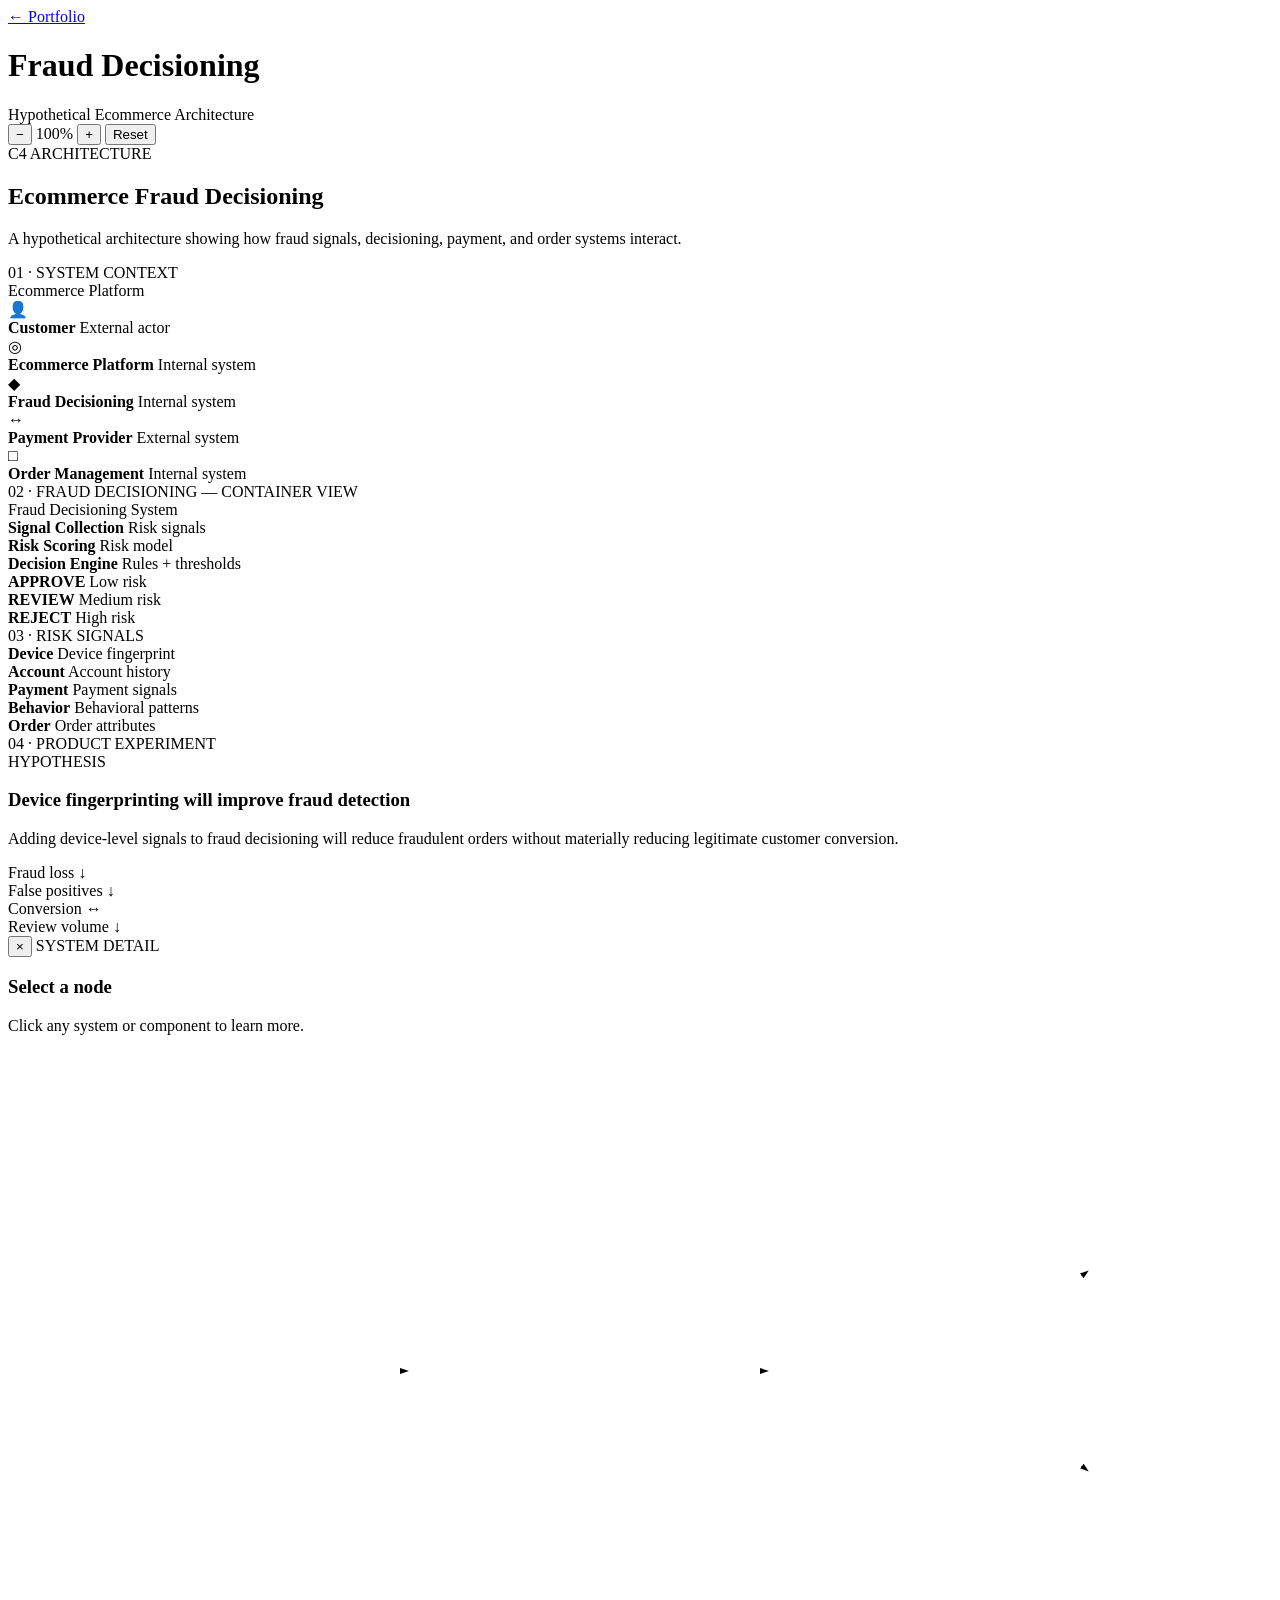
==== fraud-c4/index.html @ f2bb3b62 "Create index.html" ====
<!DOCTYPE html>
<html lang="en">
<head>
  <meta charset="UTF-8">
  <meta name="viewport" content="width=device-width, initial-scale=1.0">

  <title>Ecommerce Fraud Decisioning | C4 Architecture</title>

  <link rel="stylesheet" href="style.css">
</head>

<body>

  <!-- Top toolbar -->
  <header class="toolbar">

    <div class="toolbar-left">
      <a href="#" class="back-link">← Portfolio</a>

      <div class="divider"></div>

      <div>
        <h1>Fraud Decisioning</h1>
        <span>Hypothetical Ecommerce Architecture</span>
      </div>
    </div>

    <div class="toolbar-right">
      <button class="tool-button" id="zoomOut">−</button>
      <span id="zoomLevel">100%</span>
      <button class="tool-button" id="zoomIn">+</button>
      <button class="tool-button" id="resetView">Reset</button>
    </div>

  </header>


  <!-- Canvas -->
  <main class="canvas-wrapper" id="canvasWrapper">

    <div class="canvas" id="canvas">

      <!-- Background grid -->
      <div class="grid"></div>


      <!-- Canvas title -->
      <section class="canvas-title">
        <span class="eyebrow">C4 ARCHITECTURE</span>
        <h2>Ecommerce Fraud Decisioning</h2>
        <p>
          A hypothetical architecture showing how fraud signals,
          decisioning, payment, and order systems interact.
        </p>
      </section>


      <!-- SYSTEM CONTEXT -->

      <div class="section-label context-label">
        01 · SYSTEM CONTEXT
      </div>

      <div class="system-boundary context-boundary">

        <div class="boundary-title">
          Ecommerce Platform
        </div>

      </div>


      <!-- Customer -->

      <article
        class="node actor"
        style="left: 120px; top: 280px;"
        data-title="Customer"
        data-description="The customer places an order through the ecommerce experience."
      >
        <div class="node-icon">👤</div>

        <div>
          <strong>Customer</strong>
          <span>External actor</span>
        </div>
      </article>


      <!-- Ecommerce -->

      <article
        class="node system"
        style="left: 400px; top: 280px;"
        data-title="Ecommerce Platform"
        data-description="Handles the customer-facing shopping, cart, checkout, and order-placement experience."
      >
        <div class="node-icon">◎</div>

        <div>
          <strong>Ecommerce Platform</strong>
          <span>Internal system</span>
        </div>
      </article>


      <!-- Fraud -->

      <article
        class="node fraud"
        style="left: 760px; top: 280px;"
        data-title="Fraud Decisioning"
        data-description="Evaluates available risk signals and returns an approve, review, or reject decision."
      >
        <div class="node-icon">◆</div>

        <div>
          <strong>Fraud Decisioning</strong>
          <span>Internal system</span>
        </div>
      </article>


      <!-- Payment -->

      <article
        class="node external"
        style="left: 1080px; top: 170px;"
        data-title="Payment Provider"
        data-description="Processes payment authorization and returns an authorization response."
      >
        <div class="node-icon">↔</div>

        <div>
          <strong>Payment Provider</strong>
          <span>External system</span>
        </div>
      </article>


      <!-- Order -->

      <article
        class="node system"
        style="left: 1080px; top: 380px;"
        data-title="Order Management"
        data-description="Receives approved orders and coordinates downstream order processing."
      >
        <div class="node-icon">□</div>

        <div>
          <strong>Order Management</strong>
          <span>Internal system</span>
        </div>
      </article>


      <!-- FRAUD SYSTEM DETAIL -->

      <div class="section-label detail-label">
        02 · FRAUD DECISIONING — CONTAINER VIEW
      </div>


      <div class="system-boundary fraud-boundary">

        <div class="boundary-title">
          Fraud Decisioning System
        </div>


        <article
          class="node container-node"
          style="left: 220px; top: 820px;"
          data-title="Signal Collection"
          data-description="Collects and normalizes signals such as device, account, behavioral, payment, and order information."
        >
          <strong>Signal Collection</strong>
          <span>Risk signals</span>
        </article>


        <article
          class="node container-node"
          style="left: 560px; top: 820px;"
          data-title="Risk Scoring Engine"
          data-description="Combines available signals to calculate a risk score."
        >
          <strong>Risk Scoring</strong>
          <span>Risk model</span>
        </article>


        <article
          class="node container-node"
          style="left: 900px; top: 820px;"
          data-title="Decision Engine"
          data-description="Applies rules and thresholds to determine whether an order is approved, reviewed, or rejected."
        >
          <strong>Decision Engine</strong>
          <span>Rules + thresholds</span>
        </article>


        <article
          class="node decision approve"
          style="left: 760px; top: 1040px;"
        >
          <strong>APPROVE</strong>
          <span>Low risk</span>
        </article>


        <article
          class="node decision review"
          style="left: 900px; top: 1040px;"
        >
          <strong>REVIEW</strong>
          <span>Medium risk</span>
        </article>


        <article
          class="node decision reject"
          style="left: 1040px; top: 1040px;"
        >
          <strong>REJECT</strong>
          <span>High risk</span>
        </article>

      </div>


      <!-- SIGNAL DETAIL -->

      <div class="section-label signal-label">
        03 · RISK SIGNALS
      </div>


      <div class="signal-group">

        <article class="signal-card">
          <strong>Device</strong>
          <span>Device fingerprint</span>
        </article>

        <article class="signal-card">
          <strong>Account</strong>
          <span>Account history</span>
        </article>

        <article class="signal-card">
          <strong>Payment</strong>
          <span>Payment signals</span>
        </article>

        <article class="signal-card">
          <strong>Behavior</strong>
          <span>Behavioral patterns</span>
        </article>

        <article class="signal-card">
          <strong>Order</strong>
          <span>Order attributes</span>
        </article>

      </div>


      <!-- PRODUCT THINKING -->

      <div class="section-label experiment-label">
        04 · PRODUCT EXPERIMENT
      </div>


      <article class="note-card experiment-card">

        <div class="note-pin"></div>

        <span class="eyebrow">HYPOTHESIS</span>

        <h3>Device fingerprinting will improve fraud detection</h3>

        <p>
          Adding device-level signals to fraud decisioning will reduce
          fraudulent orders without materially reducing legitimate
          customer conversion.
        </p>

        <div class="metric-row">

          <div>
            <span>Fraud loss</span>
            <strong>↓</strong>
          </div>

          <div>
            <span>False positives</span>
            <strong>↓</strong>
          </div>

          <div>
            <span>Conversion</span>
            <strong>↔</strong>
          </div>

          <div>
            <span>Review volume</span>
            <strong>↓</strong>
          </div>

        </div>

      </article>


      <!-- Info panel -->

      <aside class="info-panel" id="infoPanel">

        <button class="close-panel" id="closePanel">×</button>

        <span class="eyebrow">SYSTEM DETAIL</span>

        <h3 id="panelTitle">Select a node</h3>

        <p id="panelDescription">
          Click any system or component to learn more.
        </p>

      </aside>


      <!-- SVG CONNECTORS -->

      <svg class="connections" width="1600" height="1500">

        <defs>

          <marker
            id="arrow"
            markerWidth="10"
            markerHeight="10"
            refX="8"
            refY="3"
            orient="auto"
          >
            <path d="M0,0 L0,6 L9,3 z"></path>
          </marker>

        </defs>

        <!-- Context connections -->

        <line
          x1="270"
          y1="320"
          x2="400"
          y2="320"
          marker-end="url(#arrow)"
        />

        <line
          x1="660"
          y1="320"
          x2="760"
          y2="320"
          marker-end="url(#arrow)"
        />

        <line
          x1="980"
          y1="300"
          x2="1080"
          y2="220"
          marker-end="url(#arrow)"
        />

        <line
          x1="980"
          y1="340"
          x2="1080"
          y2="420"
          marker-end="url(#arrow)"
        />

        <!-- Fraud container connections -->

        <line
          x1="430"
          y1="860"
          x2="560"
          y2="860"
          marker-end="url(#arrow)"
        />

        <line
          x1="770"
          y1="860"
          x2="900"
          y2="860"
          marker-end="url(#arrow)"
        />

      </svg>

    </div>

  </main>


  <script src="script.js"></script>

</body>
</html>
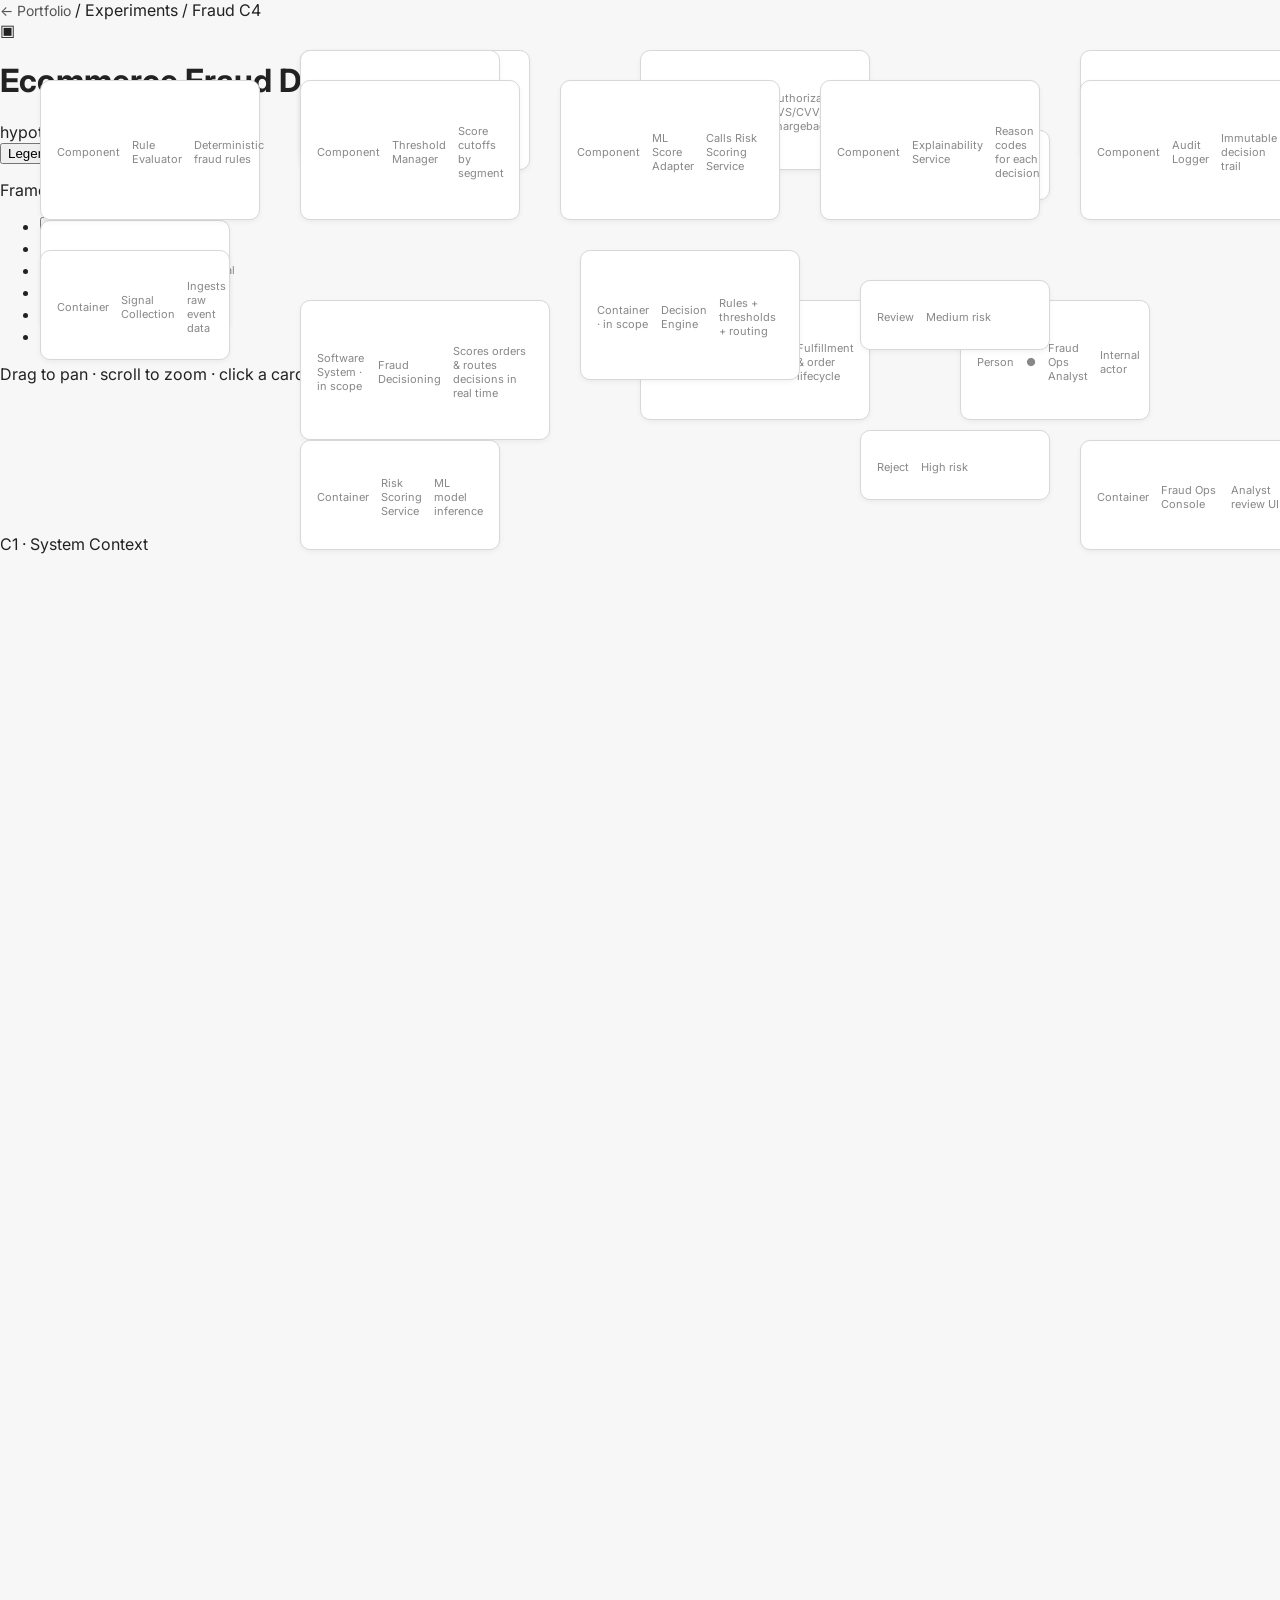
==== commit 1ac8c686: "Update index.html" ====
--- a/fraud-c4/index.html
+++ b/fraud-c4/index.html
@@ -1,417 +1,372 @@
 <!DOCTYPE html>
 <html lang="en">
 <head>
-  <meta charset="UTF-8">
-  <meta name="viewport" content="width=device-width, initial-scale=1.0">
-
-  <title>Ecommerce Fraud Decisioning | C4 Architecture</title>
-
-  <link rel="stylesheet" href="style.css">
+<meta charset="UTF-8">
+<meta name="viewport" content="width=device-width, initial-scale=1.0">
+<title>Ecommerce Fraud Decisioning — C4 Architecture Board</title>
+<meta name="description" content="A hypothetical C4 architecture and process board for an ecommerce fraud decisioning system, built Miro-board style.">
+<link rel="preconnect" href="https://fonts.googleapis.com">
+<link rel="preconnect" href="https://fonts.gstatic.com" crossorigin>
+<link href="https://fonts.googleapis.com/css2?family=Space+Grotesk:wght@500;600;700&family=Inter:wght@400;500;600&family=IBM+Plex+Mono:wght@400;500&display=swap" rel="stylesheet">
+<link rel="stylesheet" href="style.css">
 </head>
-
 <body>
 
-  <!-- Top toolbar -->
-  <header class="toolbar">
-
-    <div class="toolbar-left">
-      <a href="#" class="back-link">← Portfolio</a>
-
-      <div class="divider"></div>
-
-      <div>
-        <h1>Fraud Decisioning</h1>
-        <span>Hypothetical Ecommerce Architecture</span>
-      </div>
-    </div>
-
-    <div class="toolbar-right">
-      <button class="tool-button" id="zoomOut">−</button>
-      <span id="zoomLevel">100%</span>
-      <button class="tool-button" id="zoomIn">+</button>
-      <button class="tool-button" id="resetView">Reset</button>
-    </div>
-
-  </header>
-
-
-  <!-- Canvas -->
-  <main class="canvas-wrapper" id="canvasWrapper">
-
-    <div class="canvas" id="canvas">
-
-      <!-- Background grid -->
-      <div class="grid"></div>
-
-
-      <!-- Canvas title -->
-      <section class="canvas-title">
-        <span class="eyebrow">C4 ARCHITECTURE</span>
-        <h2>Ecommerce Fraud Decisioning</h2>
-        <p>
-          A hypothetical architecture showing how fraud signals,
-          decisioning, payment, and order systems interact.
-        </p>
-      </section>
-
-
-      <!-- SYSTEM CONTEXT -->
-
-      <div class="section-label context-label">
-        01 · SYSTEM CONTEXT
-      </div>
-
-      <div class="system-boundary context-boundary">
-
-        <div class="boundary-title">
-          Ecommerce Platform
-        </div>
-
-      </div>
-
-
-      <!-- Customer -->
-
-      <article
-        class="node actor"
-        style="left: 120px; top: 280px;"
-        data-title="Customer"
-        data-description="The customer places an order through the ecommerce experience."
-      >
-        <div class="node-icon">👤</div>
-
-        <div>
-          <strong>Customer</strong>
-          <span>External actor</span>
-        </div>
-      </article>
-
-
-      <!-- Ecommerce -->
-
-      <article
-        class="node system"
-        style="left: 400px; top: 280px;"
-        data-title="Ecommerce Platform"
-        data-description="Handles the customer-facing shopping, cart, checkout, and order-placement experience."
-      >
-        <div class="node-icon">◎</div>
-
-        <div>
-          <strong>Ecommerce Platform</strong>
-          <span>Internal system</span>
-        </div>
-      </article>
-
-
-      <!-- Fraud -->
-
-      <article
-        class="node fraud"
-        style="left: 760px; top: 280px;"
-        data-title="Fraud Decisioning"
-        data-description="Evaluates available risk signals and returns an approve, review, or reject decision."
-      >
-        <div class="node-icon">◆</div>
-
-        <div>
-          <strong>Fraud Decisioning</strong>
-          <span>Internal system</span>
-        </div>
-      </article>
-
-
-      <!-- Payment -->
-
-      <article
-        class="node external"
-        style="left: 1080px; top: 170px;"
-        data-title="Payment Provider"
-        data-description="Processes payment authorization and returns an authorization response."
-      >
-        <div class="node-icon">↔</div>
-
-        <div>
-          <strong>Payment Provider</strong>
-          <span>External system</span>
-        </div>
-      </article>
-
-
-      <!-- Order -->
-
-      <article
-        class="node system"
-        style="left: 1080px; top: 380px;"
-        data-title="Order Management"
-        data-description="Receives approved orders and coordinates downstream order processing."
-      >
-        <div class="node-icon">□</div>
-
-        <div>
-          <strong>Order Management</strong>
-          <span>Internal system</span>
-        </div>
-      </article>
-
-
-      <!-- FRAUD SYSTEM DETAIL -->
-
-      <div class="section-label detail-label">
-        02 · FRAUD DECISIONING — CONTAINER VIEW
-      </div>
-
-
-      <div class="system-boundary fraud-boundary">
-
-        <div class="boundary-title">
-          Fraud Decisioning System
-        </div>
-
-
-        <article
-          class="node container-node"
-          style="left: 220px; top: 820px;"
-          data-title="Signal Collection"
-          data-description="Collects and normalizes signals such as device, account, behavioral, payment, and order information."
-        >
-          <strong>Signal Collection</strong>
-          <span>Risk signals</span>
-        </article>
-
-
-        <article
-          class="node container-node"
-          style="left: 560px; top: 820px;"
-          data-title="Risk Scoring Engine"
-          data-description="Combines available signals to calculate a risk score."
-        >
-          <strong>Risk Scoring</strong>
-          <span>Risk model</span>
-        </article>
-
-
-        <article
-          class="node container-node"
-          style="left: 900px; top: 820px;"
-          data-title="Decision Engine"
-          data-description="Applies rules and thresholds to determine whether an order is approved, reviewed, or rejected."
-        >
-          <strong>Decision Engine</strong>
-          <span>Rules + thresholds</span>
-        </article>
-
-
-        <article
-          class="node decision approve"
-          style="left: 760px; top: 1040px;"
-        >
-          <strong>APPROVE</strong>
-          <span>Low risk</span>
-        </article>
-
-
-        <article
-          class="node decision review"
-          style="left: 900px; top: 1040px;"
-        >
-          <strong>REVIEW</strong>
-          <span>Medium risk</span>
-        </article>
-
-
-        <article
-          class="node decision reject"
-          style="left: 1040px; top: 1040px;"
-        >
-          <strong>REJECT</strong>
-          <span>High risk</span>
-        </article>
-
-      </div>
-
-
-      <!-- SIGNAL DETAIL -->
-
-      <div class="section-label signal-label">
-        03 · RISK SIGNALS
-      </div>
-
-
-      <div class="signal-group">
-
-        <article class="signal-card">
-          <strong>Device</strong>
-          <span>Device fingerprint</span>
-        </article>
-
-        <article class="signal-card">
-          <strong>Account</strong>
-          <span>Account history</span>
-        </article>
-
-        <article class="signal-card">
-          <strong>Payment</strong>
-          <span>Payment signals</span>
-        </article>
-
-        <article class="signal-card">
-          <strong>Behavior</strong>
-          <span>Behavioral patterns</span>
-        </article>
-
-        <article class="signal-card">
-          <strong>Order</strong>
-          <span>Order attributes</span>
-        </article>
-
-      </div>
-
-
-      <!-- PRODUCT THINKING -->
-
-      <div class="section-label experiment-label">
-        04 · PRODUCT EXPERIMENT
-      </div>
-
-
-      <article class="note-card experiment-card">
-
-        <div class="note-pin"></div>
-
-        <span class="eyebrow">HYPOTHESIS</span>
-
-        <h3>Device fingerprinting will improve fraud detection</h3>
-
-        <p>
-          Adding device-level signals to fraud decisioning will reduce
-          fraudulent orders without materially reducing legitimate
-          customer conversion.
-        </p>
-
-        <div class="metric-row">
-
-          <div>
-            <span>Fraud loss</span>
-            <strong>↓</strong>
-          </div>
-
-          <div>
-            <span>False positives</span>
-            <strong>↓</strong>
-          </div>
-
-          <div>
-            <span>Conversion</span>
-            <strong>↔</strong>
-          </div>
-
-          <div>
-            <span>Review volume</span>
-            <strong>↓</strong>
-          </div>
-
-        </div>
-
-      </article>
-
-
-      <!-- Info panel -->
-
-      <aside class="info-panel" id="infoPanel">
-
-        <button class="close-panel" id="closePanel">×</button>
-
-        <span class="eyebrow">SYSTEM DETAIL</span>
-
-        <h3 id="panelTitle">Select a node</h3>
-
-        <p id="panelDescription">
-          Click any system or component to learn more.
-        </p>
-
-      </aside>
-
-
-      <!-- SVG CONNECTORS -->
-
-      <svg class="connections" width="1600" height="1500">
-
-        <defs>
-
-          <marker
-            id="arrow"
-            markerWidth="10"
-            markerHeight="10"
-            refX="8"
-            refY="3"
-            orient="auto"
-          >
-            <path d="M0,0 L0,6 L9,3 z"></path>
-          </marker>
-
-        </defs>
-
-        <!-- Context connections -->
-
-        <line
-          x1="270"
-          y1="320"
-          x2="400"
-          y2="320"
-          marker-end="url(#arrow)"
-        />
-
-        <line
-          x1="660"
-          y1="320"
-          x2="760"
-          y2="320"
-          marker-end="url(#arrow)"
-        />
-
-        <line
-          x1="980"
-          y1="300"
-          x2="1080"
-          y2="220"
-          marker-end="url(#arrow)"
-        />
-
-        <line
-          x1="980"
-          y1="340"
-          x2="1080"
-          y2="420"
-          marker-end="url(#arrow)"
-        />
-
-        <!-- Fraud container connections -->
-
-        <line
-          x1="430"
-          y1="860"
-          x2="560"
-          y2="860"
-          marker-end="url(#arrow)"
-        />
-
-        <line
-          x1="770"
-          y1="860"
-          x2="900"
-          y2="860"
-          marker-end="url(#arrow)"
-        />
-
-      </svg>
-
-    </div>
-
+<!-- ============ TOP BAR ============ -->
+<header class="topbar">
+  <div class="topbar-left">
+    <a class="back-link" href="https://nikigolen.github.io/" title="Back to portfolio">
+      <span class="back-arrow">&larr;</span> Portfolio
+    </a>
+    <span class="crumb-sep">/</span>
+    <span class="crumb">Experiments</span>
+    <span class="crumb-sep">/</span>
+    <span class="crumb crumb-current">Fraud C4</span>
+  </div>
+  <div class="topbar-center">
+    <span class="board-icon" aria-hidden="true">&#9635;</span>
+    <h1 class="board-title">Ecommerce Fraud Decisioning</h1>
+    <span class="board-tag">hypothetical case study</span>
+  </div>
+  <div class="topbar-right">
+    <button class="legend-toggle" id="legendToggle" aria-expanded="false" aria-controls="legendPanel">
+      Legend
+    </button>
+  </div>
+</header>
+
+<div class="board-shell">
+
+  <!-- ============ SIDEBAR: FRAME NAVIGATOR ============ -->
+  <nav class="sidebar" id="sidebar" aria-label="Board frames">
+    <p class="sidebar-heading">Frames</p>
+    <ul class="frame-list">
+      <li><button class="frame-nav-btn" data-target="frame-c1">
+        <span class="frame-nav-index">C1</span> System Context
+      </button></li>
+      <li><button class="frame-nav-btn" data-target="frame-c2">
+        <span class="frame-nav-index">C2</span> Container
+      </button></li>
+      <li><button class="frame-nav-btn" data-target="frame-c3">
+        <span class="frame-nav-index">C3</span> Component
+      </button></li>
+      <li><button class="frame-nav-btn" data-target="frame-process">
+        <span class="frame-nav-index">&#8594;</span> Process View
+      </button></li>
+      <li><button class="frame-nav-btn" data-target="frame-signals">
+        <span class="frame-nav-index">&#9673;</span> Risk Signals
+      </button></li>
+      <li><button class="frame-nav-btn" data-target="frame-experiment">
+        <span class="frame-nav-index">&#9733;</span> Experiment
+      </button></li>
+    </ul>
+    <p class="sidebar-hint">Drag to pan &middot; scroll to zoom &middot; click a card for detail</p>
+  </nav>
+
+  <!-- ============ CANVAS ============ -->
+  <main class="canvas-viewport" id="viewport">
+    <div class="canvas-grid" id="canvasGrid"></div>
+    <div class="canvas-inner" id="canvasInner">
+
+      <!-- ===================================================== -->
+      <!-- C1 — SYSTEM CONTEXT                                    -->
+      <!-- ===================================================== -->
+      <section class="frame frame-c1" id="frame-c1" style="width:1180px;height:560px;">
+        <span class="frame-tab">C1 &middot; System Context</span>
+        <svg class="connectors" id="conn-c1"></svg>
+
+        <div class="node node-person" id="c1-customer" style="left:40px;top:220px;width:170px;height:110px;" tabindex="0" role="button" aria-haspopup="dialog">
+          <span class="node-kind">Person</span>
+          <span class="node-icon">&#9679;</span>
+          <span class="node-title">Customer</span>
+          <span class="node-sub">External actor</span>
+        </div>
+
+        <div class="node node-system" id="c1-ecommerce" style="left:300px;top:50px;width:230px;height:120px;" tabindex="0" role="button" aria-haspopup="dialog">
+          <span class="node-kind">Software System</span>
+          <span class="node-title">Ecommerce Platform</span>
+          <span class="node-sub">Storefront, cart &amp; checkout</span>
+        </div>
+
+        <div class="node node-system node-focal" id="c1-fraud" style="left:300px;top:300px;width:250px;height:140px;" tabindex="0" role="button" aria-haspopup="dialog">
+          <span class="node-kind">Software System &middot; in scope</span>
+          <span class="node-title">Fraud Decisioning</span>
+          <span class="node-sub">Scores orders &amp; routes decisions in real time</span>
+        </div>
+
+        <div class="node node-external" id="c1-payment" style="left:640px;top:50px;width:230px;height:120px;" tabindex="0" role="button" aria-haspopup="dialog">
+          <span class="node-kind">External System</span>
+          <span class="node-title">Payment Provider</span>
+          <span class="node-sub">Authorization, AVS/CVV, chargebacks</span>
+        </div>
+
+        <div class="node node-system" id="c1-order" style="left:640px;top:300px;width:230px;height:120px;" tabindex="0" role="button" aria-haspopup="dialog">
+          <span class="node-kind">Software System</span>
+          <span class="node-title">Order Management</span>
+          <span class="node-sub">Fulfillment &amp; order lifecycle</span>
+        </div>
+
+        <div class="node node-person" id="c1-analyst" style="left:960px;top:300px;width:180px;height:120px;" tabindex="0" role="button" aria-haspopup="dialog">
+          <span class="node-kind">Person</span>
+          <span class="node-icon">&#9679;</span>
+          <span class="node-title">Fraud Ops Analyst</span>
+          <span class="node-sub">Internal actor</span>
+        </div>
+      </section>
+
+      <!-- ===================================================== -->
+      <!-- C2 — CONTAINER VIEW                                    -->
+      <!-- ===================================================== -->
+      <section class="frame frame-c2" id="frame-c2" style="width:1360px;height:620px;">
+        <span class="frame-tab">C2 &middot; Container — Fraud Decisioning System</span>
+        <svg class="connectors" id="conn-c2"></svg>
+
+        <div class="node node-container" id="c2-signal" style="left:40px;top:250px;width:190px;height:110px;" tabindex="0" role="button" aria-haspopup="dialog">
+          <span class="node-kind">Container</span>
+          <span class="node-title">Signal Collection</span>
+          <span class="node-sub">Ingests raw event data</span>
+        </div>
+
+        <div class="node node-container" id="c2-feature" style="left:300px;top:50px;width:200px;height:110px;" tabindex="0" role="button" aria-haspopup="dialog">
+          <span class="node-kind">Container</span>
+          <span class="node-title">Feature Store</span>
+          <span class="node-sub">Real-time &amp; historical features</span>
+        </div>
+
+        <div class="node node-container" id="c2-scoring" style="left:300px;top:440px;width:200px;height:110px;" tabindex="0" role="button" aria-haspopup="dialog">
+          <span class="node-kind">Container</span>
+          <span class="node-title">Risk Scoring Service</span>
+          <span class="node-sub">ML model inference</span>
+        </div>
+
+        <div class="node node-container node-focal" id="c2-decision" style="left:580px;top:250px;width:220px;height:130px;" tabindex="0" role="button" aria-haspopup="dialog">
+          <span class="node-kind">Container &middot; in scope</span>
+          <span class="node-title">Decision Engine</span>
+          <span class="node-sub">Rules + thresholds + routing</span>
+        </div>
+
+        <div class="node node-outcome node-outcome-approve" id="c2-approve" style="left:860px;top:130px;width:150px;height:70px;" tabindex="0" role="button" aria-haspopup="dialog">
+          <span class="node-title">Approve</span>
+          <span class="node-sub">Low risk</span>
+        </div>
+        <div class="node node-outcome node-outcome-review" id="c2-review" style="left:860px;top:280px;width:150px;height:70px;" tabindex="0" role="button" aria-haspopup="dialog">
+          <span class="node-title">Review</span>
+          <span class="node-sub">Medium risk</span>
+        </div>
+        <div class="node node-outcome node-outcome-reject" id="c2-reject" style="left:860px;top:430px;width:150px;height:70px;" tabindex="0" role="button" aria-haspopup="dialog">
+          <span class="node-title">Reject</span>
+          <span class="node-sub">High risk</span>
+        </div>
+
+        <div class="node node-container" id="c2-queue" style="left:1080px;top:50px;width:220px;height:110px;" tabindex="0" role="button" aria-haspopup="dialog">
+          <span class="node-kind">Container</span>
+          <span class="node-title">Case Queue</span>
+          <span class="node-sub">Holds orders pending review</span>
+        </div>
+
+        <div class="node node-container" id="c2-console" style="left:1080px;top:440px;width:220px;height:110px;" tabindex="0" role="button" aria-haspopup="dialog">
+          <span class="node-kind">Container</span>
+          <span class="node-title">Fraud Ops Console</span>
+          <span class="node-sub">Analyst review UI</span>
+        </div>
+      </section>
+
+      <!-- ===================================================== -->
+      <!-- C3 — COMPONENT VIEW (Decision Engine)                  -->
+      <!-- ===================================================== -->
+      <section class="frame frame-c3" id="frame-c3" style="width:1300px;height:300px;">
+        <span class="frame-tab">C3 &middot; Component — Decision Engine</span>
+        <svg class="connectors" id="conn-c3"></svg>
+
+        <div class="node node-component" id="c3-rules" style="left:40px;top:80px;width:220px;height:140px;" tabindex="0" role="button" aria-haspopup="dialog">
+          <span class="node-kind">Component</span>
+          <span class="node-title">Rule Evaluator</span>
+          <span class="node-sub">Deterministic fraud rules</span>
+        </div>
+
+        <div class="node node-component" id="c3-threshold" style="left:300px;top:80px;width:220px;height:140px;" tabindex="0" role="button" aria-haspopup="dialog">
+          <span class="node-kind">Component</span>
+          <span class="node-title">Threshold Manager</span>
+          <span class="node-sub">Score cutoffs by segment</span>
+        </div>
+
+        <div class="node node-component" id="c3-mladapter" style="left:560px;top:80px;width:220px;height:140px;" tabindex="0" role="button" aria-haspopup="dialog">
+          <span class="node-kind">Component</span>
+          <span class="node-title">ML Score Adapter</span>
+          <span class="node-sub">Calls Risk Scoring Service</span>
+        </div>
+
+        <div class="node node-component" id="c3-explain" style="left:820px;top:80px;width:220px;height:140px;" tabindex="0" role="button" aria-haspopup="dialog">
+          <span class="node-kind">Component</span>
+          <span class="node-title">Explainability Service</span>
+          <span class="node-sub">Reason codes for each decision</span>
+        </div>
+
+        <div class="node node-component" id="c3-audit" style="left:1080px;top:80px;width:220px;height:140px;" tabindex="0" role="button" aria-haspopup="dialog">
+          <span class="node-kind">Component</span>
+          <span class="node-title">Audit Logger</span>
+          <span class="node-sub">Immutable decision trail</span>
+        </div>
+      </section>
+
+      <!-- ===================================================== -->
+      <!-- PROCESS VIEW — SWIMLANE                                -->
+      <!-- ===================================================== -->
+      <section class="frame frame-process" id="frame-process">
+        <span class="frame-tab">Process View &middot; Order to Decision</span>
+
+        <div class="swimlanes">
+          <div class="swimlane">
+            <div class="lane-label">Customer</div>
+            <div class="lane-track">
+              <div class="step-card" id="p-place" tabindex="0" role="button" aria-haspopup="dialog">Places order</div>
+            </div>
+          </div>
+          <div class="swimlane">
+            <div class="lane-label">Ecommerce Platform</div>
+            <div class="lane-track">
+              <div class="step-spacer"></div>
+              <div class="step-card" id="p-submit" tabindex="0" role="button" aria-haspopup="dialog">Submits order for scoring</div>
+            </div>
+          </div>
+          <div class="swimlane">
+            <div class="lane-label">Fraud Decisioning</div>
+            <div class="lane-track">
+              <div class="step-spacer step-spacer-lg"></div>
+              <div class="step-card" id="p-collect" tabindex="0" role="button" aria-haspopup="dialog">Collects signals</div>
+              <div class="step-card" id="p-score" tabindex="0" role="button" aria-haspopup="dialog">Scores risk</div>
+              <div class="step-card step-card-branch" id="p-route" tabindex="0" role="button" aria-haspopup="dialog">Routes decision</div>
+            </div>
+            <div class="lane-branches">
+              <div class="branch branch-approve" id="p-approve" tabindex="0" role="button" aria-haspopup="dialog">
+                <span class="branch-label">Approve</span>
+                <span class="branch-sub">Order proceeds</span>
+              </div>
+              <div class="branch branch-review" id="p-review" tabindex="0" role="button" aria-haspopup="dialog">
+                <span class="branch-label">Review</span>
+                <span class="branch-sub">Sent to case queue</span>
+              </div>
+              <div class="branch branch-reject" id="p-reject" tabindex="0" role="button" aria-haspopup="dialog">
+                <span class="branch-label">Reject</span>
+                <span class="branch-sub">Order blocked</span>
+              </div>
+            </div>
+          </div>
+          <div class="swimlane">
+            <div class="lane-label">Fraud Ops Analyst</div>
+            <div class="lane-track lane-track-analyst">
+              <div class="step-card step-card-dim" id="p-analyst" tabindex="0" role="button" aria-haspopup="dialog">Resolves reviewed cases</div>
+            </div>
+          </div>
+          <div class="swimlane">
+            <div class="lane-label">Order Management</div>
+            <div class="lane-track lane-track-final">
+              <div class="step-card step-card-dim" id="p-fulfill" tabindex="0" role="button" aria-haspopup="dialog">Fulfills or cancels order</div>
+            </div>
+          </div>
+        </div>
+      </section>
+
+      <!-- ===================================================== -->
+      <!-- RISK SIGNAL TAXONOMY                                   -->
+      <!-- ===================================================== -->
+      <section class="frame frame-signals" id="frame-signals">
+        <span class="frame-tab">Reference &middot; Risk Signal Taxonomy</span>
+        <div class="signal-grid">
+          <div class="signal-card">
+            <span class="signal-title">Device</span>
+            <div class="tag-row">
+              <span class="tag">Device fingerprint</span>
+              <span class="tag">Emulator detection</span>
+              <span class="tag">IP reputation</span>
+            </div>
+          </div>
+          <div class="signal-card">
+            <span class="signal-title">Account</span>
+            <div class="tag-row">
+              <span class="tag">Account age</span>
+              <span class="tag">Login velocity</span>
+              <span class="tag">Prior chargebacks</span>
+            </div>
+          </div>
+          <div class="signal-card">
+            <span class="signal-title">Payment</span>
+            <div class="tag-row">
+              <span class="tag">BIN risk</span>
+              <span class="tag">AVS / CVV match</span>
+              <span class="tag">Card velocity</span>
+            </div>
+          </div>
+          <div class="signal-card">
+            <span class="signal-title">Behavior</span>
+            <div class="tag-row">
+              <span class="tag">Session pattern</span>
+              <span class="tag">Time on site</span>
+              <span class="tag">Copy/paste at checkout</span>
+            </div>
+          </div>
+          <div class="signal-card">
+            <span class="signal-title">Order</span>
+            <div class="tag-row">
+              <span class="tag">Basket value</span>
+              <span class="tag">Ship/bill mismatch</span>
+              <span class="tag">High-resale items</span>
+            </div>
+          </div>
+        </div>
+      </section>
+
+      <!-- ===================================================== -->
+      <!-- PRODUCT EXPERIMENT — STICKY NOTE                       -->
+      <!-- ===================================================== -->
+      <section class="frame frame-experiment" id="frame-experiment">
+        <span class="frame-tab">Product Experiment</span>
+        <div class="sticky-note">
+          <span class="sticky-eyebrow">Hypothesis</span>
+          <h3 class="sticky-title">Device fingerprinting will improve fraud detection</h3>
+          <p class="sticky-body">Adding device-level signals to the Decision Engine will reduce fraudulent orders without materially reducing legitimate customer conversion.</p>
+          <div class="sticky-metrics">
+            <span class="metric metric-down">Fraud loss <b>&darr;</b></span>
+            <span class="metric metric-down">False positives <b>&darr;</b></span>
+            <span class="metric metric-flat">Conversion <b>&harr;</b></span>
+            <span class="metric metric-down">Review volume <b>&darr;</b></span>
+          </div>
+        </div>
+      </section>
+
+    </div> <!-- /canvas-inner -->
   </main>
 
-
-  <script src="script.js"></script>
-
+  <!-- ============ ZOOM CONTROLS ============ -->
+  <div class="zoom-controls">
+    <button id="zoomOut" aria-label="Zoom out">&minus;</button>
+    <span id="zoomLevel">100%</span>
+    <button id="zoomIn" aria-label="Zoom in">+</button>
+    <button id="zoomReset" class="zoom-reset">Reset</button>
+  </div>
+
+  <!-- ============ LEGEND ============ -->
+  <aside class="legend-panel" id="legendPanel" aria-hidden="true">
+    <p class="legend-heading">C4 Notation</p>
+    <div class="legend-row"><span class="swatch swatch-person"></span> Person</div>
+    <div class="legend-row"><span class="swatch swatch-system"></span> Software System</div>
+    <div class="legend-row"><span class="swatch swatch-external"></span> External System</div>
+    <div class="legend-row"><span class="swatch swatch-container"></span> Container</div>
+    <div class="legend-row"><span class="swatch swatch-component"></span> Component</div>
+    <div class="legend-row"><span class="swatch swatch-focal"></span> In scope for this role</div>
+  </aside>
+
+  <!-- ============ DETAIL PANEL ============ -->
+  <aside class="detail-panel" id="detailPanel" aria-hidden="true">
+    <button class="detail-close" id="detailClose" aria-label="Close">&times;</button>
+    <span class="detail-kind" id="detailKind">SYSTEM DETAIL</span>
+    <h2 class="detail-title" id="detailTitle">Select a node</h2>
+    <p class="detail-summary" id="detailSummary">Click any system, container, component, or process step to learn more.</p>
+    <ul class="detail-list" id="detailList"></ul>
+  </aside>
+
+</div> <!-- /board-shell -->
+
+<script src="script.js"></script>
 </body>
 </html>
--- a/fraud-c4/style.css
+++ b/fraud-c4/style.css
@@ -0,0 +1,582 @@
+* {
+  box-sizing: border-box;
+}
+
+html,
+body {
+  margin: 0;
+  width: 100%;
+  height: 100%;
+  font-family: Inter, -apple-system, BlinkMacSystemFont, "Segoe UI", sans-serif;
+  color: #222;
+  overflow: hidden;
+}
+
+body {
+  background: #f7f7f7;
+}
+
+
+/* -------------------------
+   TOOLBAR
+------------------------- */
+
+.toolbar {
+  height: 64px;
+  width: 100%;
+  background: white;
+  border-bottom: 1px solid #ddd;
+
+  display: flex;
+  align-items: center;
+  justify-content: space-between;
+
+  padding: 0 24px;
+
+  position: relative;
+  z-index: 100;
+}
+
+.toolbar-left {
+  display: flex;
+  align-items: center;
+  gap: 18px;
+}
+
+.back-link {
+  text-decoration: none;
+  color: #555;
+  font-size: 14px;
+}
+
+.divider {
+  width: 1px;
+  height: 30px;
+  background: #ddd;
+}
+
+.toolbar h1 {
+  margin: 0;
+  font-size: 15px;
+  font-weight: 600;
+}
+
+.toolbar span {
+  font-size: 12px;
+  color: #888;
+}
+
+.toolbar-right {
+  display: flex;
+  align-items: center;
+  gap: 8px;
+}
+
+.tool-button {
+  border: 1px solid #ddd;
+  background: white;
+  border-radius: 6px;
+  height: 32px;
+  padding: 0 10px;
+  cursor: pointer;
+}
+
+.tool-button:hover {
+  background: #f4f4f4;
+}
+
+
+/* -------------------------
+   CANVAS
+------------------------- */
+
+.canvas-wrapper {
+  position: absolute;
+  top: 64px;
+  bottom: 0;
+  left: 0;
+  right: 0;
+
+  overflow: hidden;
+
+  cursor: grab;
+}
+
+.canvas-wrapper:active {
+  cursor: grabbing;
+}
+
+.canvas {
+  position: absolute;
+
+  width: 1600px;
+  height: 1500px;
+
+  transform-origin: 0 0;
+}
+
+
+/* Grid */
+
+.grid {
+  position: absolute;
+  inset: 0;
+
+  background-image:
+    radial-gradient(#d7d7d7 1px, transparent 1px);
+
+  background-size: 24px 24px;
+
+  opacity: 0.65;
+}
+
+
+/* -------------------------
+   CANVAS TITLE
+------------------------- */
+
+.canvas-title {
+  position: absolute;
+
+  left: 80px;
+  top: 80px;
+
+  width: 500px;
+}
+
+.eyebrow {
+  font-size: 11px;
+  letter-spacing: 0.12em;
+  font-weight: 700;
+  color: #777;
+}
+
+.canvas-title h2 {
+  margin: 8px 0;
+  font-size: 32px;
+  letter-spacing: -0.03em;
+}
+
+.canvas-title p {
+  color: #666;
+  line-height: 1.6;
+}
+
+
+/* -------------------------
+   SECTION LABELS
+------------------------- */
+
+.section-label {
+  position: absolute;
+
+  font-size: 12px;
+  font-weight: 700;
+
+  letter-spacing: 0.08em;
+
+  color: #666;
+}
+
+.context-label {
+  left: 80px;
+  top: 220px;
+}
+
+.detail-label {
+  left: 80px;
+  top: 690px;
+}
+
+.signal-label {
+  left: 80px;
+  top: 1160px;
+}
+
+.experiment-label {
+  left: 900px;
+  top: 1160px;
+}
+
+
+/* -------------------------
+   SYSTEM BOUNDARIES
+------------------------- */
+
+.system-boundary {
+  position: absolute;
+
+  border: 1.5px dashed #aaa;
+
+  border-radius: 18px;
+
+  pointer-events: none;
+}
+
+.context-boundary {
+  left: 70px;
+  top: 250px;
+
+  width: 1160px;
+  height: 250px;
+}
+
+.fraud-boundary {
+  left: 70px;
+  top: 730px;
+
+  width: 1160px;
+  height: 390px;
+}
+
+.boundary-title {
+  position: absolute;
+
+  top: -12px;
+  left: 20px;
+
+  padding: 0 8px;
+
+  background: #f7f7f7;
+
+  font-size: 12px;
+  font-weight: 600;
+  color: #777;
+}
+
+
+/* -------------------------
+   NODES
+------------------------- */
+
+.node {
+  position: absolute;
+
+  min-width: 190px;
+
+  padding: 14px 16px;
+
+  background: white;
+
+  border: 1px solid #d8d8d8;
+
+  border-radius: 10px;
+
+  box-shadow:
+    0 2px 5px rgba(0,0,0,0.05);
+
+  display: flex;
+  align-items: center;
+
+  gap: 12px;
+
+  cursor: pointer;
+
+  z-index: 5;
+
+  transition:
+    transform 0.15s ease,
+    box-shadow 0.15s ease;
+}
+
+.node:hover {
+  transform: translateY(-2px);
+
+  box-shadow:
+    0 6px 18px rgba(0,0,0,0.10);
+}
+
+.node strong {
+  display: block;
+  font-size: 14px;
+}
+
+.node span {
+  display: block;
+  margin-top: 3px;
+  font-size: 11px;
+  color: #888;
+}
+
+.node-icon {
+  font-size: 20px;
+}
+
+
+/* Node types */
+
+.actor {
+  border-color: #c9c9c9;
+}
+
+.system {
+  border-color: #8eb4e6;
+}
+
+.fraud {
+  border-color: #a99bd8;
+}
+
+.external {
+  border-color: #e3b96b;
+}
+
+
+/* -------------------------
+   CONTAINER NODES
+------------------------- */
+
+.container-node {
+  display: block;
+
+  width: 230px;
+
+  padding: 18px;
+
+  text-align: center;
+}
+
+.container-node strong {
+  font-size: 15px;
+}
+
+
+/* -------------------------
+   DECISIONS
+------------------------- */
+
+.decision {
+  min-width: 100px;
+
+  justify-content: center;
+
+  text-align: center;
+
+  display: block;
+}
+
+.approve {
+  border-color: #8bc9a4;
+}
+
+.review {
+  border-color: #e0c37a;
+}
+
+.reject {
+  border-color: #dc9999;
+}
+
+
+/* -------------------------
+   SIGNAL CARDS
+------------------------- */
+
+.signal-group {
+  position: absolute;
+
+  left: 80px;
+  top: 1210px;
+
+  display: flex;
+
+  gap: 16px;
+}
+
+.signal-card {
+  width: 150px;
+
+  padding: 16px;
+
+  background: white;
+
+  border: 1px solid #ddd;
+
+  border-radius: 8px;
+
+  box-shadow: 0 2px 5px rgba(0,0,0,0.04);
+}
+
+.signal-card strong {
+  display: block;
+}
+
+.signal-card span {
+  display: block;
+
+  margin-top: 5px;
+
+  font-size: 11px;
+
+  color: #888;
+}
+
+
+/* -------------------------
+   EXPERIMENT CARD
+------------------------- */
+
+.note-card {
+  position: absolute;
+
+  background: #fff8c9;
+
+  border: 1px solid #e8dc8e;
+
+  box-shadow:
+    2px 4px 12px rgba(0,0,0,0.08);
+
+  border-radius: 4px;
+}
+
+.experiment-card {
+  left: 900px;
+  top: 1210px;
+
+  width: 420px;
+
+  padding: 26px;
+}
+
+.note-pin {
+  position: absolute;
+
+  top: -8px;
+  left: 50%;
+
+  width: 14px;
+  height: 14px;
+
+  border-radius: 50%;
+
+  background: #e4b54f;
+
+  transform: translateX(-50%);
+}
+
+.experiment-card h3 {
+  margin: 12px 0 10px;
+
+  font-size: 20px;
+}
+
+.experiment-card p {
+  font-size: 13px;
+
+  line-height: 1.6;
+}
+
+.metric-row {
+  display: grid;
+
+  grid-template-columns: repeat(4, 1fr);
+
+  gap: 8px;
+
+  margin-top: 20px;
+}
+
+.metric-row div {
+  padding: 10px;
+
+  background: rgba(255,255,255,0.6);
+
+  border-radius: 5px;
+}
+
+.metric-row span {
+  display: block;
+
+  font-size: 10px;
+}
+
+.metric-row strong {
+  display: block;
+
+  margin-top: 4px;
+
+  font-size: 18px;
+}
+
+
+/* -------------------------
+   SVG CONNECTIONS
+------------------------- */
+
+.connections {
+  position: absolute;
+
+  top: 0;
+  left: 0;
+
+  pointer-events: none;
+
+  z-index: 2;
+}
+
+.connections line {
+  stroke: #999;
+  stroke-width: 2;
+  fill: none;
+}
+
+
+/* -------------------------
+   INFO PANEL
+------------------------- */
+
+.info-panel {
+  position: fixed;
+
+  right: 24px;
+  bottom: 24px;
+
+  width: 300px;
+
+  padding: 24px;
+
+  background: white;
+
+  border: 1px solid #ddd;
+
+  border-radius: 12px;
+
+  box-shadow:
+    0 10px 35px rgba(0,0,0,0.12);
+
+  z-index: 200;
+
+  display: none;
+}
+
+.info-panel.visible {
+  display: block;
+}
+
+.info-panel h3 {
+  margin: 8px 0;
+
+  font-size: 20px;
+}
+
+.info-panel p {
+  color: #666;
+
+  font-size: 13px;
+
+  line-height: 1.6;
+}
+
+.close-panel {
+  position: absolute;
+
+  right: 12px;
+  top: 12px;
+
+  border: 0;
+  background: transparent;
+
+  font-size: 22px;
+
+  cursor: pointer;
+}
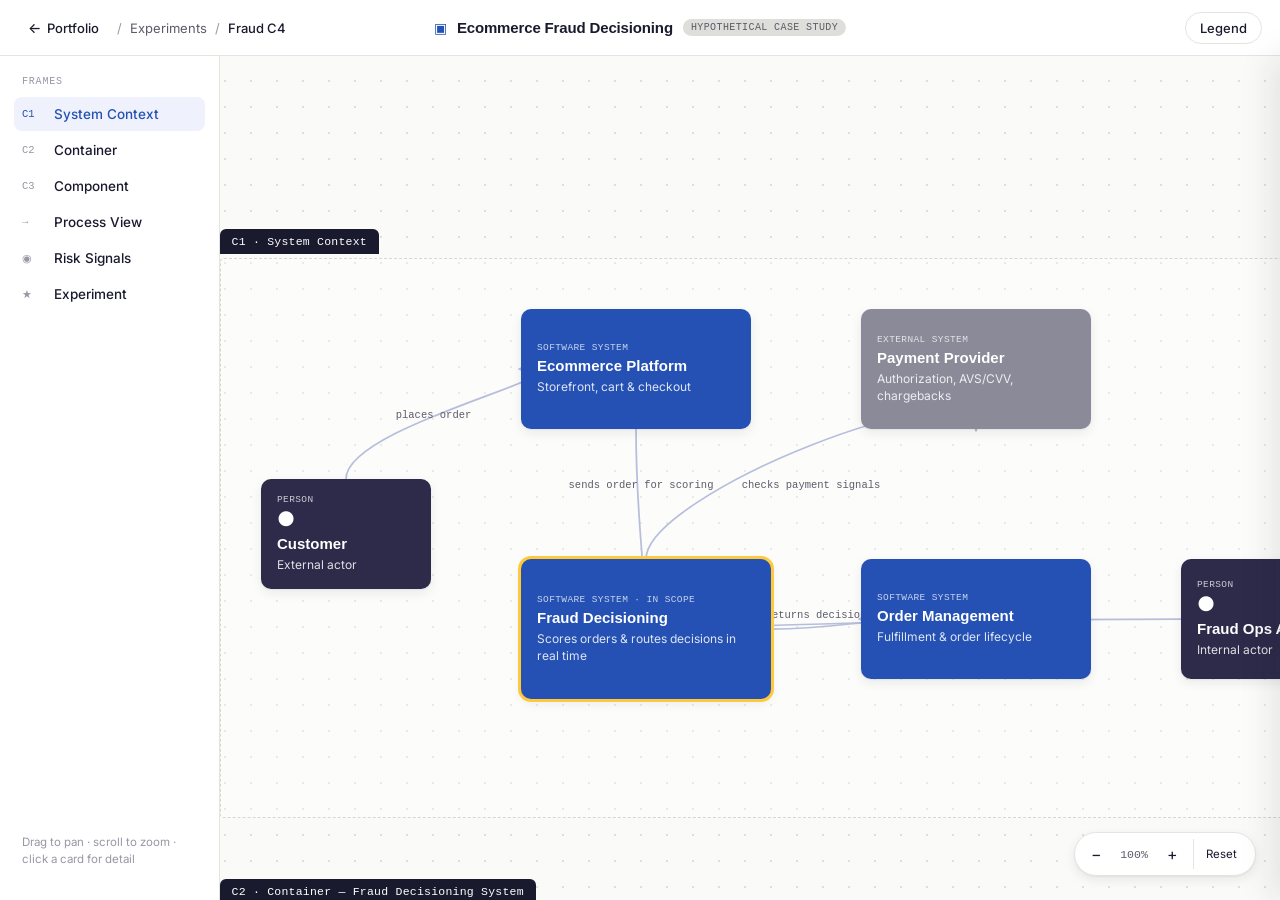
==== commit 258f3f42: "Update index.html" ====
--- a/fraud-c4/index.html
+++ b/fraud-c4/index.html
@@ -273,7 +273,7 @@
       <section class="frame frame-signals" id="frame-signals">
         <span class="frame-tab">Reference &middot; Risk Signal Taxonomy</span>
         <div class="signal-grid">
-          <div class="signal-card">
+          <div class="signal-card" id="sig-device" tabindex="0" role="button" aria-haspopup="dialog">
             <span class="signal-title">Device</span>
             <div class="tag-row">
               <span class="tag">Device fingerprint</span>
@@ -281,7 +281,7 @@
               <span class="tag">IP reputation</span>
             </div>
           </div>
-          <div class="signal-card">
+          <div class="signal-card" id="sig-account" tabindex="0" role="button" aria-haspopup="dialog">
             <span class="signal-title">Account</span>
             <div class="tag-row">
               <span class="tag">Account age</span>
@@ -289,7 +289,7 @@
               <span class="tag">Prior chargebacks</span>
             </div>
           </div>
-          <div class="signal-card">
+          <div class="signal-card" id="sig-payment" tabindex="0" role="button" aria-haspopup="dialog">
             <span class="signal-title">Payment</span>
             <div class="tag-row">
               <span class="tag">BIN risk</span>
@@ -297,7 +297,7 @@
               <span class="tag">Card velocity</span>
             </div>
           </div>
-          <div class="signal-card">
+          <div class="signal-card" id="sig-behavior" tabindex="0" role="button" aria-haspopup="dialog">
             <span class="signal-title">Behavior</span>
             <div class="tag-row">
               <span class="tag">Session pattern</span>
@@ -305,7 +305,7 @@
               <span class="tag">Copy/paste at checkout</span>
             </div>
           </div>
-          <div class="signal-card">
+          <div class="signal-card" id="sig-order" tabindex="0" role="button" aria-haspopup="dialog">
             <span class="signal-title">Order</span>
             <div class="tag-row">
               <span class="tag">Basket value</span>
@@ -323,8 +323,8 @@
         <span class="frame-tab">Product Experiment</span>
         <div class="sticky-note">
           <span class="sticky-eyebrow">Hypothesis</span>
-          <h3 class="sticky-title">Device fingerprinting will improve fraud detection</h3>
-          <p class="sticky-body">Adding device-level signals to the Decision Engine will reduce fraudulent orders without materially reducing legitimate customer conversion.</p>
+          <h3 class="sticky-title">Device fingerprinting will cut fraud without hurting conversion</h3>
+          <p class="sticky-body">If we add device-level signals to the Decision Engine, we should catch more fraudulent orders while leaving legitimate customers mostly unaffected. Worth a real A/B test before rolling it out broadly.</p>
           <div class="sticky-metrics">
             <span class="metric metric-down">Fraud loss <b>&darr;</b></span>
             <span class="metric metric-down">False positives <b>&darr;</b></span>
--- a/fraud-c4/style.css
+++ b/fraud-c4/style.css
@@ -1,582 +1,697 @@
-* {
-  box-sizing: border-box;
-}
-
-html,
-body {
+/* ==========================================================================
+   TOKENS
+   ========================================================================== */
+:root{
+  --canvas-bg:      #FAFAF8;
+  --dot-color:      #DEDEDA;
+  --ink:            #1A1A2E;
+  --ink-soft:       #5B5B6B;
+  --ink-faint:      #9797A6;
+  --surface:        #FFFFFF;
+  --line:           #E4E4E1;
+
+  --c-person:       #2D2A4A;
+  --c-person-ink:   #FFFFFF;
+  --c-system:       #2451B3;
+  --c-system-ink:   #FFFFFF;
+  --c-external:     #8A8A99;
+  --c-external-ink: #FFFFFF;
+  --c-container:    #5470D6;
+  --c-container-ink:#FFFFFF;
+  --c-component:    #AEBFF2;
+  --c-component-ink:#1A1A2E;
+
+  --accent:         #FFC93C;
+  --accent-ink:     #1A1A2E;
+  --success:        #2FA66A;
+  --warn:           #E3A008;
+  --danger:         #D64545;
+
+  --frame-tab-bg:   #1A1A2E;
+  --frame-tab-ink:  #FFFFFF;
+  --frame-border:   #D6D6D2;
+
+  --shadow-card:    0 1px 2px rgba(26,26,46,.06), 0 4px 12px rgba(26,26,46,.08);
+  --shadow-card-hover: 0 2px 4px rgba(26,26,46,.10), 0 10px 24px rgba(26,26,46,.14);
+  --shadow-panel:   -8px 0 32px rgba(26,26,46,.10);
+
+  --font-display: 'Space Grotesk', sans-serif;
+  --font-body:    'Inter', sans-serif;
+  --font-mono:    'IBM Plex Mono', monospace;
+
+  --radius-card: 10px;
+  --radius-pill: 999px;
+
+  --topbar-h: 56px;
+  --sidebar-w: 220px;
+}
+
+/* ==========================================================================
+   RESET
+   ========================================================================== */
+*, *::before, *::after{ box-sizing: border-box; }
+html, body{ height: 100%; }
+body{
   margin: 0;
+  font-family: var(--font-body);
+  color: var(--ink);
+  background: var(--canvas-bg);
+  overflow: hidden;
+  -webkit-font-smoothing: antialiased;
+}
+button{ font-family: inherit; cursor: pointer; }
+a{ color: inherit; }
+ul{ list-style: none; margin: 0; padding: 0; }
+:focus-visible{ outline: 2px solid var(--c-system); outline-offset: 2px; }
+
+/* ==========================================================================
+   TOP BAR
+   ========================================================================== */
+.topbar{
+  height: var(--topbar-h);
+  display: flex;
+  align-items: center;
+  justify-content: space-between;
+  padding: 0 18px;
+  background: var(--surface);
+  border-bottom: 1px solid var(--line);
+  position: relative;
+  z-index: 30;
+}
+.topbar-left{
+  display: flex;
+  align-items: center;
+  gap: 8px;
+  font-size: 13px;
+  color: var(--ink-soft);
+  white-space: nowrap;
+}
+.back-link{
+  display: inline-flex;
+  align-items: center;
+  gap: 6px;
+  text-decoration: none;
+  color: var(--ink);
+  font-weight: 500;
+  padding: 6px 10px;
+  border-radius: var(--radius-pill);
+  transition: background .15s ease;
+}
+.back-link:hover{ background: var(--dot-color); }
+.back-arrow{ font-size: 14px; }
+.crumb-sep{ color: var(--ink-faint); }
+.crumb-current{ color: var(--ink); font-weight: 500; }
+
+.topbar-center{
+  display: flex;
+  align-items: center;
+  gap: 10px;
+  position: absolute;
+  left: 50%;
+  transform: translateX(-50%);
+}
+.board-icon{ color: var(--c-system); font-size: 14px; }
+.board-title{
+  font-family: var(--font-display);
+  font-size: 15px;
+  font-weight: 600;
+  margin: 0;
+  letter-spacing: -.01em;
+}
+.board-tag{
+  font-family: var(--font-mono);
+  font-size: 10px;
+  letter-spacing: .04em;
+  text-transform: uppercase;
+  color: var(--ink-soft);
+  background: var(--dot-color);
+  padding: 3px 8px;
+  border-radius: var(--radius-pill);
+}
+
+.legend-toggle{
+  border: 1px solid var(--line);
+  background: var(--surface);
+  color: var(--ink);
+  font-size: 13px;
+  font-weight: 500;
+  padding: 7px 14px;
+  border-radius: var(--radius-pill);
+  transition: border-color .15s ease, background .15s ease;
+}
+.legend-toggle:hover{ border-color: var(--c-system); }
+.legend-toggle.is-active{ background: var(--ink); color: #fff; border-color: var(--ink); }
+
+/* ==========================================================================
+   SHELL / LAYOUT
+   ========================================================================== */
+.board-shell{
+  position: relative;
+  height: calc(100vh - var(--topbar-h));
+  display: flex;
+}
+
+/* ==========================================================================
+   SIDEBAR
+   ========================================================================== */
+.sidebar{
+  width: var(--sidebar-w);
+  flex-shrink: 0;
+  background: var(--surface);
+  border-right: 1px solid var(--line);
+  padding: 20px 14px;
+  display: flex;
+  flex-direction: column;
+  z-index: 20;
+}
+.sidebar-heading{
+  font-family: var(--font-mono);
+  font-size: 10px;
+  text-transform: uppercase;
+  letter-spacing: .08em;
+  color: var(--ink-faint);
+  margin: 0 8px 10px;
+}
+.frame-list{ display: flex; flex-direction: column; gap: 2px; }
+.frame-nav-btn{
+  display: flex;
+  align-items: center;
+  gap: 10px;
+  width: 100%;
+  text-align: left;
+  border: none;
+  background: transparent;
+  color: var(--ink);
+  font-size: 13.5px;
+  font-weight: 500;
+  padding: 9px 8px;
+  border-radius: 8px;
+  transition: background .12s ease;
+}
+.frame-nav-btn:hover{ background: var(--canvas-bg); }
+.frame-nav-btn.is-active{ background: #EFF2FC; color: var(--c-system); }
+.frame-nav-index{
+  font-family: var(--font-mono);
+  font-size: 10.5px;
+  color: var(--ink-faint);
+  width: 22px;
+  flex-shrink: 0;
+}
+.frame-nav-btn.is-active .frame-nav-index{ color: var(--c-system); }
+.sidebar-hint{
+  margin-top: auto;
+  font-size: 11.5px;
+  line-height: 1.5;
+  color: var(--ink-faint);
+  padding: 0 8px;
+}
+
+/* ==========================================================================
+   CANVAS
+   ========================================================================== */
+.canvas-viewport{
+  position: relative;
+  flex: 1;
+  overflow: hidden;
+  cursor: grab;
+  background: var(--canvas-bg);
+}
+.canvas-viewport.is-panning{ cursor: grabbing; }
+
+.canvas-grid{
+  position: absolute;
+  inset: 0;
+  background-image: radial-gradient(var(--dot-color) 1.4px, transparent 1.4px);
+  background-size: 26px 26px;
+  pointer-events: none;
+}
+
+.canvas-inner{
+  position: absolute;
+  top: 60px;
+  left: 60px;
+  display: flex;
+  flex-direction: column;
+  gap: 90px;
+  transform-origin: 0 0;
+  will-change: transform;
+}
+
+/* ==========================================================================
+   FRAMES  (Miro-style: bordered region + black tab label)
+   ========================================================================== */
+.frame{
+  position: relative;
+  background: rgba(255,255,255,.35);
+  border: 1.5px dashed var(--frame-border);
+  border-radius: 4px;
+  flex-shrink: 0;
+}
+.frame-tab{
+  position: absolute;
+  top: -30px;
+  left: -1.5px;
+  background: var(--frame-tab-bg);
+  color: var(--frame-tab-ink);
+  font-family: var(--font-mono);
+  font-size: 11.5px;
+  letter-spacing: .02em;
+  padding: 6px 12px;
+  border-radius: 6px 6px 0 0;
+  white-space: nowrap;
+}
+.connectors{
+  position: absolute;
+  inset: 0;
   width: 100%;
   height: 100%;
-  font-family: Inter, -apple-system, BlinkMacSystemFont, "Segoe UI", sans-serif;
-  color: #222;
-  overflow: hidden;
-}
-
-body {
-  background: #f7f7f7;
-}
-
-
-/* -------------------------
-   TOOLBAR
-------------------------- */
-
-.toolbar {
-  height: 64px;
-  width: 100%;
-  background: white;
-  border-bottom: 1px solid #ddd;
-
-  display: flex;
-  align-items: center;
-  justify-content: space-between;
-
-  padding: 0 24px;
-
-  position: relative;
-  z-index: 100;
-}
-
-.toolbar-left {
-  display: flex;
-  align-items: center;
-  gap: 18px;
-}
-
-.back-link {
-  text-decoration: none;
-  color: #555;
-  font-size: 14px;
-}
-
-.divider {
-  width: 1px;
-  height: 30px;
-  background: #ddd;
-}
-
-.toolbar h1 {
-  margin: 0;
+  overflow: visible;
+  pointer-events: none;
+}
+.connectors path{
+  fill: none;
+  stroke: #B7BEDB;
+  stroke-width: 1.75;
+}
+.connectors path.dashed{
+  stroke-dasharray: 5 5;
+}
+.connectors polygon{
+  fill: #B7BEDB;
+}
+.connectors text{
+  font-family: var(--font-mono);
+  font-size: 10.5px;
+  fill: var(--ink-soft);
+}
+.connectors rect.label-bg{
+  fill: var(--canvas-bg);
+}
+
+/* ==========================================================================
+   NODES (cards)
+   ========================================================================== */
+.node{
+  position: absolute;
+  display: flex;
+  flex-direction: column;
+  justify-content: center;
+  gap: 4px;
+  padding: 14px 16px;
+  border-radius: var(--radius-card);
+  box-shadow: var(--shadow-card);
+  cursor: pointer;
+  transition: box-shadow .15s ease, transform .15s ease;
+  z-index: 2;
+}
+.node:hover, .node:focus-visible{
+  box-shadow: var(--shadow-card-hover);
+  transform: translateY(-2px);
+}
+.node-kind{
+  font-family: var(--font-mono);
+  font-size: 9.5px;
+  letter-spacing: .04em;
+  text-transform: uppercase;
+  opacity: .75;
+}
+.node-icon{ font-size: 20px; line-height: 1; margin-bottom: 2px; }
+.node-title{
+  font-family: var(--font-display);
   font-size: 15px;
   font-weight: 600;
-}
-
-.toolbar span {
+  line-height: 1.2;
+}
+.node-sub{
   font-size: 12px;
-  color: #888;
-}
-
-.toolbar-right {
-  display: flex;
-  align-items: center;
-  gap: 8px;
-}
-
-.tool-button {
-  border: 1px solid #ddd;
-  background: white;
-  border-radius: 6px;
-  height: 32px;
-  padding: 0 10px;
+  line-height: 1.35;
+  opacity: .85;
+}
+
+.node-person{ background: var(--c-person); color: var(--c-person-ink); }
+.node-system{ background: var(--c-system); color: var(--c-system-ink); }
+.node-external{ background: var(--c-external); color: var(--c-external-ink); }
+.node-container{ background: var(--c-container); color: var(--c-container-ink); }
+.node-component{ background: var(--c-component); color: var(--c-component-ink); }
+.node-component .node-kind{ opacity: .6; }
+
+.node-focal{
+  box-shadow: 0 0 0 3px var(--accent), var(--shadow-card);
+  animation: focal-pulse 2.6s ease-in-out infinite;
+}
+@keyframes focal-pulse{
+  0%, 100% { box-shadow: 0 0 0 3px var(--accent), 0 0 0 3px var(--accent), var(--shadow-card); }
+  50%      { box-shadow: 0 0 0 3px var(--accent), 0 0 0 9px rgba(255,201,60,0), var(--shadow-card); }
+}
+
+.node-outcome{
+  border-radius: var(--radius-pill);
+  align-items: center;
+  text-align: center;
+  padding: 8px 16px;
+  box-shadow: var(--shadow-card);
+}
+.node-outcome .node-title{ font-size: 13px; }
+.node-outcome .node-sub{ font-size: 10.5px; }
+.node-outcome-approve{ background: #E4F5EC; color: #1B6B44; border: 1.5px solid var(--success); }
+.node-outcome-review{  background: #FCF1D8; color: #8A5F00; border: 1.5px solid var(--warn); }
+.node-outcome-reject{  background: #FBE6E6; color: #9C2B2B; border: 1.5px solid var(--danger); }
+
+/* ==========================================================================
+   PROCESS VIEW — SWIMLANES
+   ========================================================================== */
+.frame-process{
+  width: 1300px;
+  padding: 30px 30px 30px 0;
+}
+.swimlanes{ display: flex; flex-direction: column; }
+.swimlane{
+  display: flex;
+  align-items: center;
+  min-height: 96px;
+  border-bottom: 1px dashed var(--line);
+  position: relative;
+}
+.swimlane:last-child{ border-bottom: none; }
+.lane-label{
+  width: 190px;
+  flex-shrink: 0;
+  font-family: var(--font-mono);
+  font-size: 11px;
+  color: var(--ink-soft);
+  padding-left: 24px;
+  padding-right: 12px;
+}
+.lane-track{
+  flex: 1;
+  display: flex;
+  align-items: center;
+  gap: 28px;
+  position: relative;
+  padding: 12px 0;
+}
+.lane-track::before{
+  content: "";
+  position: absolute;
+  left: 0; right: 0; top: 50%;
+  border-top: 1.5px dotted var(--line);
+  z-index: 0;
+}
+.lane-track-analyst::before, .lane-track-final::before{ display: none; }
+.step-spacer{ width: 190px; flex-shrink: 0; }
+.step-spacer-lg{ width: 190px; }
+.step-card{
+  position: relative;
+  z-index: 1;
+  background: var(--surface);
+  border: 1.5px solid var(--c-system);
+  color: var(--ink);
+  font-size: 12.5px;
+  font-weight: 500;
+  padding: 12px 16px;
+  border-radius: 8px;
+  box-shadow: var(--shadow-card);
+  white-space: nowrap;
   cursor: pointer;
-}
-
-.tool-button:hover {
-  background: #f4f4f4;
-}
-
-
-/* -------------------------
-   CANVAS
-------------------------- */
-
-.canvas-wrapper {
-  position: absolute;
-  top: 64px;
-  bottom: 0;
-  left: 0;
-  right: 0;
-
-  overflow: hidden;
-
-  cursor: grab;
-}
-
-.canvas-wrapper:active {
-  cursor: grabbing;
-}
-
-.canvas {
-  position: absolute;
-
-  width: 1600px;
-  height: 1500px;
-
-  transform-origin: 0 0;
-}
-
-
-/* Grid */
-
-.grid {
-  position: absolute;
-  inset: 0;
-
-  background-image:
-    radial-gradient(#d7d7d7 1px, transparent 1px);
-
-  background-size: 24px 24px;
-
-  opacity: 0.65;
-}
-
-
-/* -------------------------
-   CANVAS TITLE
-------------------------- */
-
-.canvas-title {
-  position: absolute;
-
-  left: 80px;
-  top: 80px;
-
-  width: 500px;
-}
-
-.eyebrow {
+  transition: box-shadow .15s ease, transform .15s ease;
+}
+.step-card:hover, .step-card:focus-visible{ box-shadow: var(--shadow-card-hover); transform: translateY(-2px); }
+.step-card-branch{ border-color: var(--warn); }
+.step-card-dim{ border-color: var(--line); color: var(--ink-soft); }
+.lane-branches{
+  position: absolute;
+  right: -1px;
+  top: 50%;
+  transform: translate(100%, -50%);
+  display: flex;
+  flex-direction: column;
+  gap: 10px;
+  padding-left: 28px;
+}
+.branch{
+  display: flex;
+  flex-direction: column;
+  padding: 8px 14px;
+  border-radius: 8px;
+  font-size: 11.5px;
+  cursor: pointer;
+  box-shadow: var(--shadow-card);
+  min-width: 140px;
+}
+.branch-label{ font-weight: 600; font-family: var(--font-display); }
+.branch-sub{ font-size: 10.5px; opacity: .8; }
+.branch-approve{ background: #E4F5EC; color: #1B6B44; border: 1.5px solid var(--success); }
+.branch-review{  background: #FCF1D8; color: #8A5F00; border: 1.5px solid var(--warn); }
+.branch-reject{  background: #FBE6E6; color: #9C2B2B; border: 1.5px solid var(--danger); }
+
+/* ==========================================================================
+   RISK SIGNAL TAXONOMY
+   ========================================================================== */
+.frame-signals{
+  width: 1300px;
+  padding: 40px 30px 30px;
+}
+.signal-grid{
+  display: grid;
+  grid-template-columns: repeat(5, 1fr);
+  gap: 16px;
+}
+.signal-card{
+  background: var(--surface);
+  border: 1px solid var(--line);
+  border-radius: var(--radius-card);
+  padding: 16px;
+  box-shadow: var(--shadow-card);
+}
+.signal-title{
+  display: block;
+  font-family: var(--font-display);
+  font-weight: 600;
+  font-size: 14px;
+  margin-bottom: 10px;
+}
+.tag-row{ display: flex; flex-direction: column; gap: 6px; }
+.tag{
   font-size: 11px;
-  letter-spacing: 0.12em;
-  font-weight: 700;
-  color: #777;
-}
-
-.canvas-title h2 {
-  margin: 8px 0;
-  font-size: 32px;
-  letter-spacing: -0.03em;
-}
-
-.canvas-title p {
-  color: #666;
-  line-height: 1.6;
-}
-
-
-/* -------------------------
-   SECTION LABELS
-------------------------- */
-
-.section-label {
-  position: absolute;
-
-  font-size: 12px;
-  font-weight: 700;
-
-  letter-spacing: 0.08em;
-
-  color: #666;
-}
-
-.context-label {
-  left: 80px;
-  top: 220px;
-}
-
-.detail-label {
-  left: 80px;
-  top: 690px;
-}
-
-.signal-label {
-  left: 80px;
-  top: 1160px;
-}
-
-.experiment-label {
-  left: 900px;
-  top: 1160px;
-}
-
-
-/* -------------------------
-   SYSTEM BOUNDARIES
-------------------------- */
-
-.system-boundary {
-  position: absolute;
-
-  border: 1.5px dashed #aaa;
-
-  border-radius: 18px;
-
-  pointer-events: none;
-}
-
-.context-boundary {
-  left: 70px;
-  top: 250px;
-
-  width: 1160px;
-  height: 250px;
-}
-
-.fraud-boundary {
-  left: 70px;
-  top: 730px;
-
-  width: 1160px;
-  height: 390px;
-}
-
-.boundary-title {
-  position: absolute;
-
-  top: -12px;
-  left: 20px;
-
-  padding: 0 8px;
-
-  background: #f7f7f7;
-
-  font-size: 12px;
+  background: var(--canvas-bg);
+  border: 1px solid var(--line);
+  border-radius: var(--radius-pill);
+  padding: 5px 10px;
+  color: var(--ink-soft);
+}
+
+/* ==========================================================================
+   EXPERIMENT — STICKY NOTE
+   ========================================================================== */
+.frame-experiment{
+  width: 480px;
+  border: none;
+  padding-top: 30px;
+}
+.sticky-note{
+  background: var(--accent);
+  color: var(--accent-ink);
+  border-radius: 4px;
+  padding: 22px 24px;
+  box-shadow: var(--shadow-card-hover);
+  transform: rotate(-1.2deg);
+}
+.sticky-eyebrow{
+  font-family: var(--font-mono);
+  font-size: 10.5px;
+  text-transform: uppercase;
+  letter-spacing: .06em;
+  opacity: .7;
+}
+.sticky-title{
+  font-family: var(--font-display);
+  font-size: 18px;
   font-weight: 600;
-  color: #777;
-}
-
-
-/* -------------------------
-   NODES
-------------------------- */
-
-.node {
-  position: absolute;
-
-  min-width: 190px;
-
-  padding: 14px 16px;
-
-  background: white;
-
-  border: 1px solid #d8d8d8;
-
-  border-radius: 10px;
-
-  box-shadow:
-    0 2px 5px rgba(0,0,0,0.05);
-
-  display: flex;
-  align-items: center;
-
-  gap: 12px;
-
-  cursor: pointer;
-
-  z-index: 5;
-
-  transition:
-    transform 0.15s ease,
-    box-shadow 0.15s ease;
-}
-
-.node:hover {
-  transform: translateY(-2px);
-
-  box-shadow:
-    0 6px 18px rgba(0,0,0,0.10);
-}
-
-.node strong {
-  display: block;
-  font-size: 14px;
-}
-
-.node span {
-  display: block;
-  margin-top: 3px;
+  line-height: 1.3;
+  margin: 8px 0 10px;
+}
+.sticky-body{
+  font-size: 13px;
+  line-height: 1.5;
+  margin: 0 0 14px;
+}
+.sticky-metrics{ display: flex; flex-wrap: wrap; gap: 8px; }
+.metric{
+  font-family: var(--font-mono);
   font-size: 11px;
-  color: #888;
-}
-
-.node-icon {
-  font-size: 20px;
-}
-
-
-/* Node types */
-
-.actor {
-  border-color: #c9c9c9;
-}
-
-.system {
-  border-color: #8eb4e6;
-}
-
-.fraud {
-  border-color: #a99bd8;
-}
-
-.external {
-  border-color: #e3b96b;
-}
-
-
-/* -------------------------
-   CONTAINER NODES
-------------------------- */
-
-.container-node {
-  display: block;
-
-  width: 230px;
-
-  padding: 18px;
-
-  text-align: center;
-}
-
-.container-node strong {
-  font-size: 15px;
-}
-
-
-/* -------------------------
-   DECISIONS
-------------------------- */
-
-.decision {
-  min-width: 100px;
-
-  justify-content: center;
-
-  text-align: center;
-
-  display: block;
-}
-
-.approve {
-  border-color: #8bc9a4;
-}
-
-.review {
-  border-color: #e0c37a;
-}
-
-.reject {
-  border-color: #dc9999;
-}
-
-
-/* -------------------------
-   SIGNAL CARDS
-------------------------- */
-
-.signal-group {
-  position: absolute;
-
-  left: 80px;
-  top: 1210px;
-
-  display: flex;
-
-  gap: 16px;
-}
-
-.signal-card {
-  width: 150px;
-
-  padding: 16px;
-
-  background: white;
-
-  border: 1px solid #ddd;
-
-  border-radius: 8px;
-
-  box-shadow: 0 2px 5px rgba(0,0,0,0.04);
-}
-
-.signal-card strong {
-  display: block;
-}
-
-.signal-card span {
-  display: block;
-
-  margin-top: 5px;
-
-  font-size: 11px;
-
-  color: #888;
-}
-
-
-/* -------------------------
-   EXPERIMENT CARD
-------------------------- */
-
-.note-card {
-  position: absolute;
-
-  background: #fff8c9;
-
-  border: 1px solid #e8dc8e;
-
-  box-shadow:
-    2px 4px 12px rgba(0,0,0,0.08);
-
-  border-radius: 4px;
-}
-
-.experiment-card {
-  left: 900px;
-  top: 1210px;
-
-  width: 420px;
-
-  padding: 26px;
-}
-
-.note-pin {
-  position: absolute;
-
-  top: -8px;
-  left: 50%;
-
-  width: 14px;
-  height: 14px;
-
-  border-radius: 50%;
-
-  background: #e4b54f;
-
-  transform: translateX(-50%);
-}
-
-.experiment-card h3 {
-  margin: 12px 0 10px;
-
-  font-size: 20px;
-}
-
-.experiment-card p {
-  font-size: 13px;
-
-  line-height: 1.6;
-}
-
-.metric-row {
-  display: grid;
-
-  grid-template-columns: repeat(4, 1fr);
-
-  gap: 8px;
-
-  margin-top: 20px;
-}
-
-.metric-row div {
-  padding: 10px;
-
-  background: rgba(255,255,255,0.6);
-
-  border-radius: 5px;
-}
-
-.metric-row span {
-  display: block;
-
-  font-size: 10px;
-}
-
-.metric-row strong {
-  display: block;
-
-  margin-top: 4px;
-
-  font-size: 18px;
-}
-
-
-/* -------------------------
-   SVG CONNECTIONS
-------------------------- */
-
-.connections {
-  position: absolute;
-
-  top: 0;
-  left: 0;
-
-  pointer-events: none;
-
-  z-index: 2;
-}
-
-.connections line {
-  stroke: #999;
-  stroke-width: 2;
-  fill: none;
-}
-
-
-/* -------------------------
-   INFO PANEL
-------------------------- */
-
-.info-panel {
-  position: fixed;
-
+  background: rgba(26,26,46,.08);
+  border-radius: var(--radius-pill);
+  padding: 5px 10px;
+}
+
+/* ==========================================================================
+   ZOOM CONTROLS
+   ========================================================================== */
+.zoom-controls{
+  position: absolute;
   right: 24px;
   bottom: 24px;
-
-  width: 300px;
-
-  padding: 24px;
-
-  background: white;
-
-  border: 1px solid #ddd;
-
-  border-radius: 12px;
-
-  box-shadow:
-    0 10px 35px rgba(0,0,0,0.12);
-
-  z-index: 200;
-
+  display: flex;
+  align-items: center;
+  gap: 2px;
+  background: var(--surface);
+  border: 1px solid var(--line);
+  border-radius: var(--radius-pill);
+  padding: 6px;
+  box-shadow: var(--shadow-card);
+  z-index: 25;
+}
+.zoom-controls button{
+  width: 30px;
+  height: 30px;
+  border: none;
+  background: transparent;
+  border-radius: 50%;
+  font-size: 16px;
+  color: var(--ink);
+  display: flex;
+  align-items: center;
+  justify-content: center;
+  transition: background .12s ease;
+}
+.zoom-controls button:hover{ background: var(--canvas-bg); }
+#zoomLevel{
+  font-family: var(--font-mono);
+  font-size: 11.5px;
+  color: var(--ink-soft);
+  width: 42px;
+  text-align: center;
+}
+.zoom-reset{
+  width: auto !important;
+  border-radius: var(--radius-pill) !important;
+  font-size: 11.5px !important;
+  padding: 0 12px;
+  margin-left: 4px;
+  border-left: 1px solid var(--line) !important;
+  border-radius: 0 !important;
+}
+
+/* ==========================================================================
+   LEGEND PANEL
+   ========================================================================== */
+.legend-panel{
+  position: absolute;
+  top: 16px;
+  right: 24px;
+  background: var(--surface);
+  border: 1px solid var(--line);
+  border-radius: var(--radius-card);
+  box-shadow: var(--shadow-card-hover);
+  padding: 16px 18px;
+  z-index: 25;
   display: none;
-}
-
-.info-panel.visible {
+  min-width: 200px;
+}
+.legend-panel.is-open{ display: block; }
+.legend-heading{
+  font-family: var(--font-mono);
+  font-size: 10px;
+  text-transform: uppercase;
+  letter-spacing: .06em;
+  color: var(--ink-faint);
+  margin: 0 0 10px;
+}
+.legend-row{
+  display: flex;
+  align-items: center;
+  gap: 10px;
+  font-size: 12.5px;
+  padding: 5px 0;
+}
+.swatch{
+  width: 14px; height: 14px;
+  border-radius: 4px;
+  flex-shrink: 0;
+}
+.swatch-person{ background: var(--c-person); }
+.swatch-system{ background: var(--c-system); }
+.swatch-external{ background: var(--c-external); }
+.swatch-container{ background: var(--c-container); }
+.swatch-component{ background: var(--c-component); }
+.swatch-focal{ background: var(--surface); box-shadow: 0 0 0 2px var(--accent); }
+
+/* ==========================================================================
+   DETAIL PANEL (side drawer)
+   ========================================================================== */
+.detail-panel{
+  position: absolute;
+  top: 0;
+  right: 0;
+  height: 100%;
+  width: 340px;
+  background: var(--surface);
+  border-left: 1px solid var(--line);
+  box-shadow: var(--shadow-panel);
+  padding: 26px 24px;
+  transform: translateX(100%);
+  transition: transform .22s ease;
+  z-index: 40;
+  overflow-y: auto;
+}
+.detail-panel.is-open{ transform: translateX(0); }
+.detail-close{
+  position: absolute;
+  top: 18px; right: 18px;
+  width: 28px; height: 28px;
+  border: none;
+  background: var(--canvas-bg);
+  border-radius: 50%;
+  font-size: 16px;
+  color: var(--ink-soft);
+}
+.detail-close:hover{ color: var(--ink); }
+.detail-kind{
+  font-family: var(--font-mono);
+  font-size: 10.5px;
+  letter-spacing: .06em;
+  text-transform: uppercase;
+  color: var(--c-system);
   display: block;
-}
-
-.info-panel h3 {
-  margin: 8px 0;
-
-  font-size: 20px;
-}
-
-.info-panel p {
-  color: #666;
-
+  margin-bottom: 10px;
+}
+.detail-title{
+  font-family: var(--font-display);
+  font-size: 21px;
+  font-weight: 600;
+  margin: 0 0 12px;
+  line-height: 1.25;
+}
+.detail-summary{
+  font-size: 13.5px;
+  line-height: 1.6;
+  color: var(--ink-soft);
+  margin: 0 0 18px;
+}
+.detail-list{ display: flex; flex-direction: column; gap: 10px; }
+.detail-list li{
   font-size: 13px;
-
-  line-height: 1.6;
-}
-
-.close-panel {
-  position: absolute;
-
-  right: 12px;
-  top: 12px;
-
-  border: 0;
-  background: transparent;
-
-  font-size: 22px;
-
-  cursor: pointer;
-}
+  line-height: 1.5;
+  padding-left: 16px;
+  position: relative;
+  color: var(--ink);
+}
+.detail-list li::before{
+  content: "";
+  position: absolute;
+  left: 0; top: 7px;
+  width: 6px; height: 6px;
+  border-radius: 50%;
+  background: var(--c-system);
+}
+
+/* ==========================================================================
+   RESPONSIVE
+   ========================================================================== */
+@media (max-width: 860px){
+  :root{ --sidebar-w: 0px; }
+  .sidebar{ display: none; }
+  .board-tag{ display: none; }
+  .detail-panel{ width: 88vw; }
+  .zoom-controls{ right: 12px; bottom: 12px; }
+}
